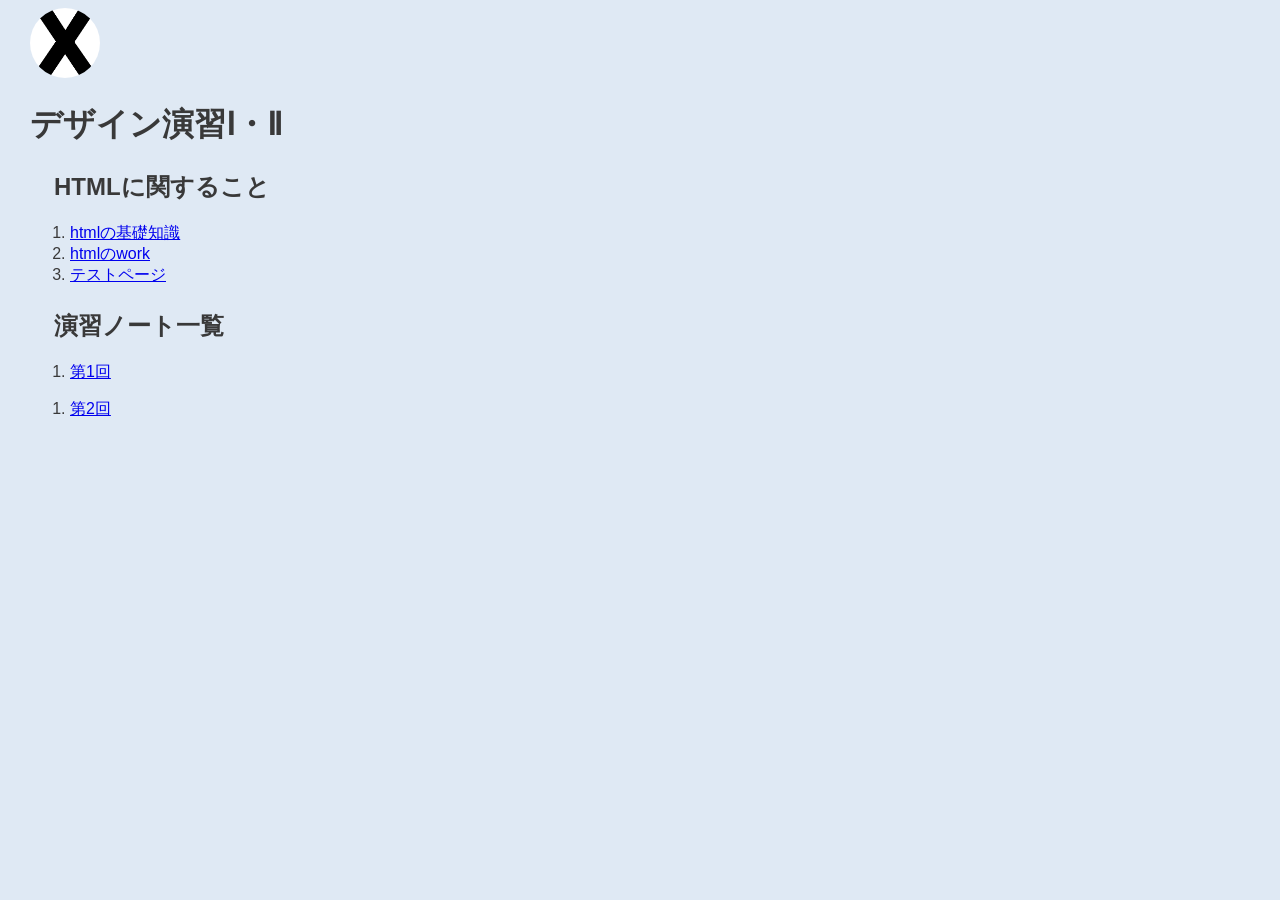
==== de12/index.html @ 42a21167 "work14" ====
<!DOCTYPE html>
<html lang="jp">
<head>
    <meta charset="UTF-8">
    <title>XBP_HPsample</title>
    <link rel="stylesheet" href="./css/style.css">
    <link rel="shortcut icon" href="./images/xbp.ico">
</head>
<body>
    <logotohome>
    <a href="../index.html"><img src="./images/0_XBlogo.png" alt=""></a>
    </logotohome>
    <h1>デザイン演習Ⅰ・Ⅱ</h1>
        <h2>HTMLに関すること</h2>
        <ol>
            <li><a href="./hp1.html" target="_blank">htmlの基礎知識</a></li>
            <li><a href="./hp2.html" target="_blank">htmlのwork</a></li>
            <li><a href="./test.html" target="_blank">テストページ</a></li>
        </ol>
        <h2>演習ノート一覧</h2>
        <ol>
            <li><a href="./1.html" target="_blank">第1回</a></li>
        </ol>
<ol>
            <li><a href="./2.html" target="_blank">第2回</a></li>
        </ol>

    
<br>
<br>


</body>
</html>
---- de12/css/style.css ----
@charset "utf-8";
/* 冒頭でimport */
@import url('https://fonts.googleapis.com/css?family=Raleway:700&display=swap');
@import url('https://fonts.googleapis.com/css?family=M+PLUS+Rounded+1c:400,700&display=swap&subset=japanese');
/* フォントを指定したいところで */

logo img{
    border-radius: 50%;
    width: 150px;
    height: 150px;
    object-fit: cover; /* 画像のトリミング */
}

logotohome img{
    border-radius: 70%;
    width: 70px;
    height: 70px;
    object-fit: cover; /* 画像のトリミング */
}



/* ========== common ========== */
html, body {
	font-size: 16px;
	font-family: sans-serif;
	color: #393939;
    margin-left: 15px;
    margin-bottom: 40px;
	background: #dfe9f4;
}
h1{
    text-indent: 0em;
}
h2{
    margin-left: 1em;
    margin-top: 1em;
}
h3{
    margin-left: 2em;
}
div{
    margin-top: 1em;
    margin-left: 3em;
}
p{
    margin-left: 3em;
}
span.blackback{
    text-indent: 3em;
    background: #393939;
    color: #efefef;
}
.blue {color: #2687d1;}
.red {color: #ef3a55;}
ul {margin-top: 0;}

.waku {border: 3px solid rgb(235, 241, 160);
padding: 10px;}

.marker {background: linear-gradient(transparent 60%, #ffb6c1 60%);}
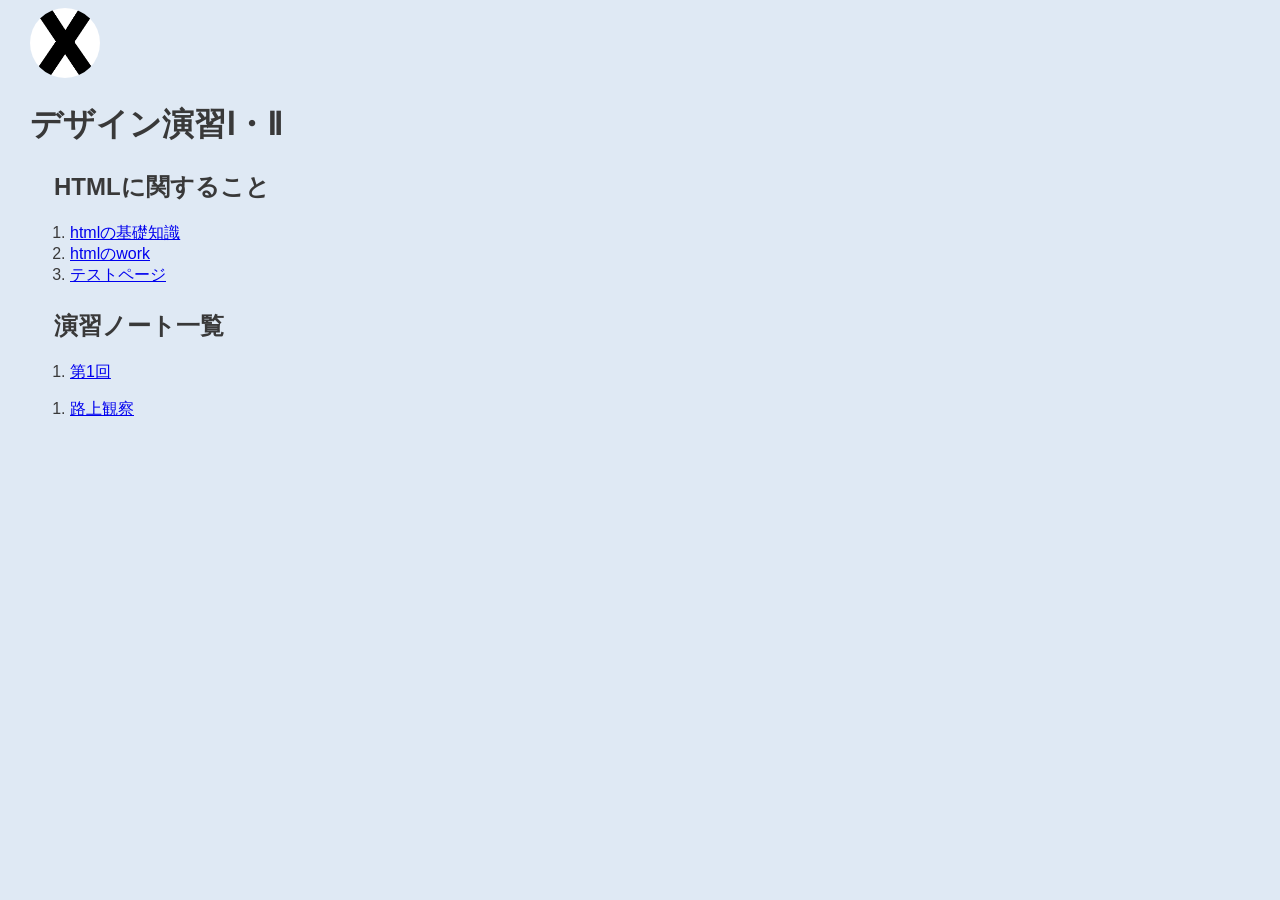
==== commit 66262d31: "work16" ====
--- a/de12/index.html
+++ b/de12/index.html
@@ -22,7 +22,7 @@
             <li><a href="./1.html" target="_blank">第1回</a></li>
         </ol>
 <ol>
-            <li><a href="./2.html" target="_blank">第2回</a></li>
+            <li><a href="./2.html" target="_blank">路上観察</a></li>
         </ol>
 
     
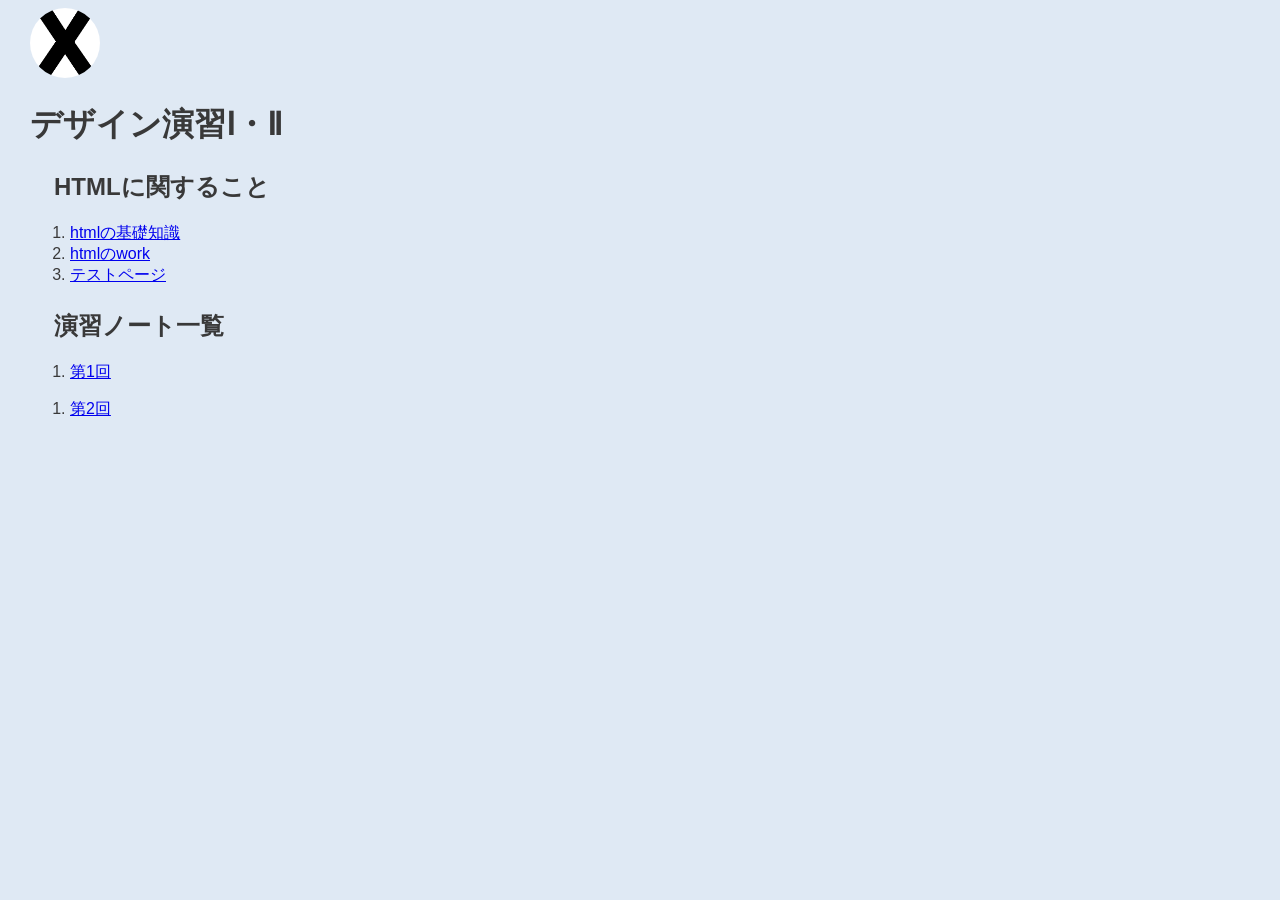
==== commit bbf82e2e: "work17" ====
--- a/de12/index.html
+++ b/de12/index.html
@@ -22,7 +22,7 @@
             <li><a href="./1.html" target="_blank">第1回</a></li>
         </ol>
 <ol>
-            <li><a href="./2.html" target="_blank">路上観察</a></li>
+            <li><a href="./2.html" target="_blank">第2回</a></li>
         </ol>
 
     
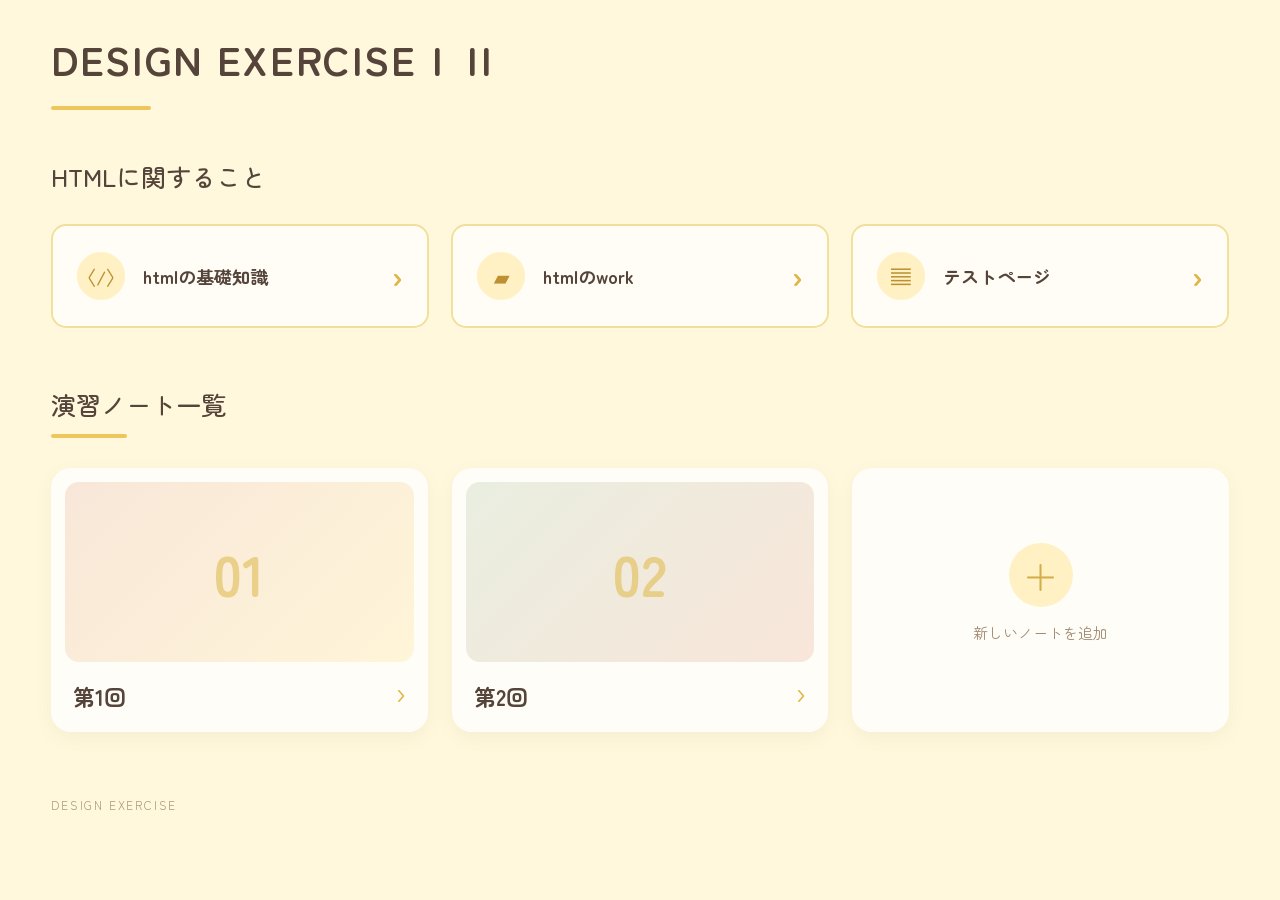
==== commit d5cd81a6: "work26" ====
--- a/de12/index.html
+++ b/de12/index.html
@@ -1,34 +1,95 @@
 <!DOCTYPE html>
-<html lang="jp">
+<html lang="ja">
 <head>
-    <meta charset="UTF-8">
-    <title>XBP_HPsample</title>
-    <link rel="stylesheet" href="./css/style.css">
-    <link rel="shortcut icon" href="./images/xbp.ico">
+  <meta charset="UTF-8">
+  <meta name="viewport" content="width=device-width, initial-scale=1.0">
+
+  <title>デザイン演習 I・II</title>
+
+  <!-- デザイン演習専用CSS -->
+  <link rel="stylesheet" href="./css/de12.css">
+
+  <!-- デジタルファブリケーションと同じフォント -->
+  <link rel="preconnect" href="https://fonts.googleapis.com">
+  <link rel="preconnect" href="https://fonts.gstatic.com" crossorigin>
+  <link href="https://fonts.googleapis.com/css2?family=Zen+Maru+Gothic:wght@400;500;700&display=swap" rel="stylesheet">
 </head>
+
 <body>
-    <logotohome>
-    <a href="../index.html"><img src="./images/0_XBlogo.png" alt=""></a>
-    </logotohome>
-    <h1>デザイン演習Ⅰ・Ⅱ</h1>
-        <h2>HTMLに関すること</h2>
-        <ol>
-            <li><a href="./hp1.html" target="_blank">htmlの基礎知識</a></li>
-            <li><a href="./hp2.html" target="_blank">htmlのwork</a></li>
-            <li><a href="./test.html" target="_blank">テストページ</a></li>
-        </ol>
-        <h2>演習ノート一覧</h2>
-        <ol>
-            <li><a href="./1.html" target="_blank">第1回</a></li>
-        </ol>
-<ol>
-            <li><a href="./2.html" target="_blank">第2回</a></li>
-        </ol>
 
-    
-<br>
-<br>
+  
+  <header class="page-header">
+    <h1>DESIGN EXERCISEⅠⅡ</h1>
+  </header>
 
+  <main>
+
+    <!-- HTMLに関すること -->
+    <section class="html-section">
+      <h2>HTMLに関すること</h2>
+
+      <div class="html-links">
+
+        <a class="html-link" href="./hp1.html">
+          <span class="link-icon">〈/〉</span>
+          <span>htmlの基礎知識</span>
+          <span class="arrow">›</span>
+        </a>
+
+        <a class="html-link" href="./hp2.html">
+          <span class="link-icon">▰</span>
+          <span>htmlのwork</span>
+          <span class="arrow">›</span>
+        </a>
+
+        <a class="html-link" href="./test.html">
+          <span class="link-icon">▤</span>
+          <span>テストページ</span>
+          <span class="arrow">›</span>
+        </a>
+
+      </div>
+    </section>
+
+    <!-- 演習ノート一覧 -->
+    <section class="notes-section">
+      <h2>演習ノート一覧</h2>
+
+      <div class="notes-grid">
+
+        <a href="./1.html" class="note-card">
+          <div class="note-image note-one">
+            <span>01</span>
+          </div>
+          <div class="note-info">
+            <h3>第1回</h3>
+            <span class="arrow">›</span>
+          </div>
+        </a>
+
+        <a href="./2.html" class="note-card">
+          <div class="note-image note-two">
+            <span>02</span>
+          </div>
+          <div class="note-info">
+            <h3>第2回</h3>
+            <span class="arrow">›</span>
+          </div>
+        </a>
+
+        <div class="note-card note-empty">
+          <div class="empty-symbol">＋</div>
+          <p>新しいノートを追加</p>
+        </div>
+
+      </div>
+    </section>
+
+  </main>
+
+  <footer>
+    DESIGN EXERCISE
+  </footer>
 
 </body>
-</html>
+</html>
--- a/de12/css/de12.css
+++ b/de12/css/de12.css
@@ -0,0 +1,227 @@
+
+/* ===== 全体 ===== */
+* {
+  box-sizing: border-box;
+}
+
+body {
+  margin: 0;
+  padding: 28px 4%;
+  background: #fff8dc;
+  color: #55443a;
+  font-family: "Zen Maru Gothic", sans-serif;
+}
+
+a {
+  color: inherit;
+  text-decoration: none;
+}
+
+.logo img {
+  width: 82px;
+  height: auto;
+  display: block;
+  margin-bottom: 42px;
+}
+
+/* ===== メインタイトル ===== */
+.page-header h1 {
+  font-size: clamp(28px, 3.2vw, 42px);
+  font-weight: 700;
+  letter-spacing: 0.04em;
+  margin: 0 0 48px;
+}
+
+.page-header h1::after {
+  content: "";
+  display: block;
+  width: 100px;
+  height: 4px;
+  margin-top: 18px;
+  border-radius: 10px;
+  background: #edc65c;
+}
+
+/* ===== セクション見出し ===== */
+section h2 {
+  font-size: 25px;
+  font-weight: 500;
+  margin: 0 0 30px;
+}
+
+.html-section {
+  margin-bottom: 58px;
+}
+
+/* ===== HTMLリンク：横長3列 ===== */
+.html-links {
+  display: grid;
+  grid-template-columns: repeat(3, minmax(0, 1fr));
+  gap: 22px;
+}
+
+.html-link {
+  min-height: 104px;
+  padding: 20px 24px;
+  display: flex;
+  align-items: center;
+  gap: 18px;
+
+  background: #fffdf5;
+  border: 2px solid #f3df9d;
+  border-radius: 15px;
+
+  font-size: 18px;
+  font-weight: 700;
+
+  /* 浮き上がり効果はつけない */
+  transition: background-color 0.2s ease;
+}
+
+.link-icon {
+  flex-shrink: 0;
+  width: 48px;
+  height: 48px;
+  display: grid;
+  place-items: center;
+  border-radius: 50%;
+  background: #fff1c4;
+  color: #bd9132;
+  font-size: 19px;
+}
+
+.arrow {
+  margin-left: auto;
+  color: #dfb747;
+  font-size: 30px;
+  line-height: 1;
+}
+
+.html-link:hover {
+  background: #fff6d9;
+}
+
+/* ===== 演習ノート一覧 ===== */
+.notes-section h2::after {
+  content: "";
+  display: block;
+  width: 76px;
+  height: 4px;
+  margin-top: 12px;
+  border-radius: 10px;
+  background: #edc65c;
+}
+
+.notes-grid {
+  display: grid;
+  grid-template-columns: repeat(3, minmax(0, 1fr));
+  gap: 24px;
+}
+
+.note-card {
+  display: block;
+  min-width: 0;
+  padding: 14px;
+  border-radius: 20px;
+  background: #fffdf7;
+  box-shadow: 0 6px 18px #92764412;
+
+  transition:
+    transform 0.3s ease,
+    box-shadow 0.3s ease;
+}
+
+.note-card:hover {
+  transform: translateY(-8px);
+  box-shadow: 0 14px 28px #92764425;
+}
+
+.note-image {
+  height: 180px;
+  border-radius: 14px;
+  display: grid;
+  place-items: center;
+  overflow: hidden;
+  background: #fbefe0;
+}
+
+.note-image span {
+  font-size: 56px;
+  font-weight: 700;
+  color: #e4c66e;
+  opacity: 0.75;
+}
+
+.note-one {
+  background: linear-gradient(135deg, #f8e7d9, #fff5d8);
+}
+
+.note-two {
+  background: linear-gradient(135deg, #e9eee0, #f8e6d9);
+}
+
+.note-info {
+  display: flex;
+  align-items: center;
+  padding: 6px 8px 2px;
+}
+
+.note-info h3 {
+  margin: 12px 0 4px;
+  font-size: 22px;
+  font-weight: 700;
+}
+
+.note-empty {
+  display: flex;
+  flex-direction: column;
+  justify-content: center;
+  align-items: center;
+  min-height: 240px;
+  color: #a18a72;
+}
+
+.empty-symbol {
+  width: 64px;
+  height: 64px;
+  display: grid;
+  place-items: center;
+  border-radius: 50%;
+  background: #fff1c4;
+  color: #d3ad49;
+  font-size: 36px;
+}
+
+.note-empty p {
+  font-size: 15px;
+}
+
+/* ===== フッター ===== */
+footer {
+  margin-top: 64px;
+  padding-bottom: 20px;
+  color: #ad987a;
+  font-size: 12px;
+  letter-spacing: 0.15em;
+}
+
+/* ===== スマホ対応 ===== */
+@media (max-width: 760px) {
+  body {
+    padding: 22px 5%;
+  }
+
+  .html-links,
+  .notes-grid {
+    grid-template-columns: 1fr;
+    gap: 14px;
+  }
+
+  .html-link {
+    min-height: 86px;
+  }
+
+  .note-image {
+    height: 160px;
+  }
+}
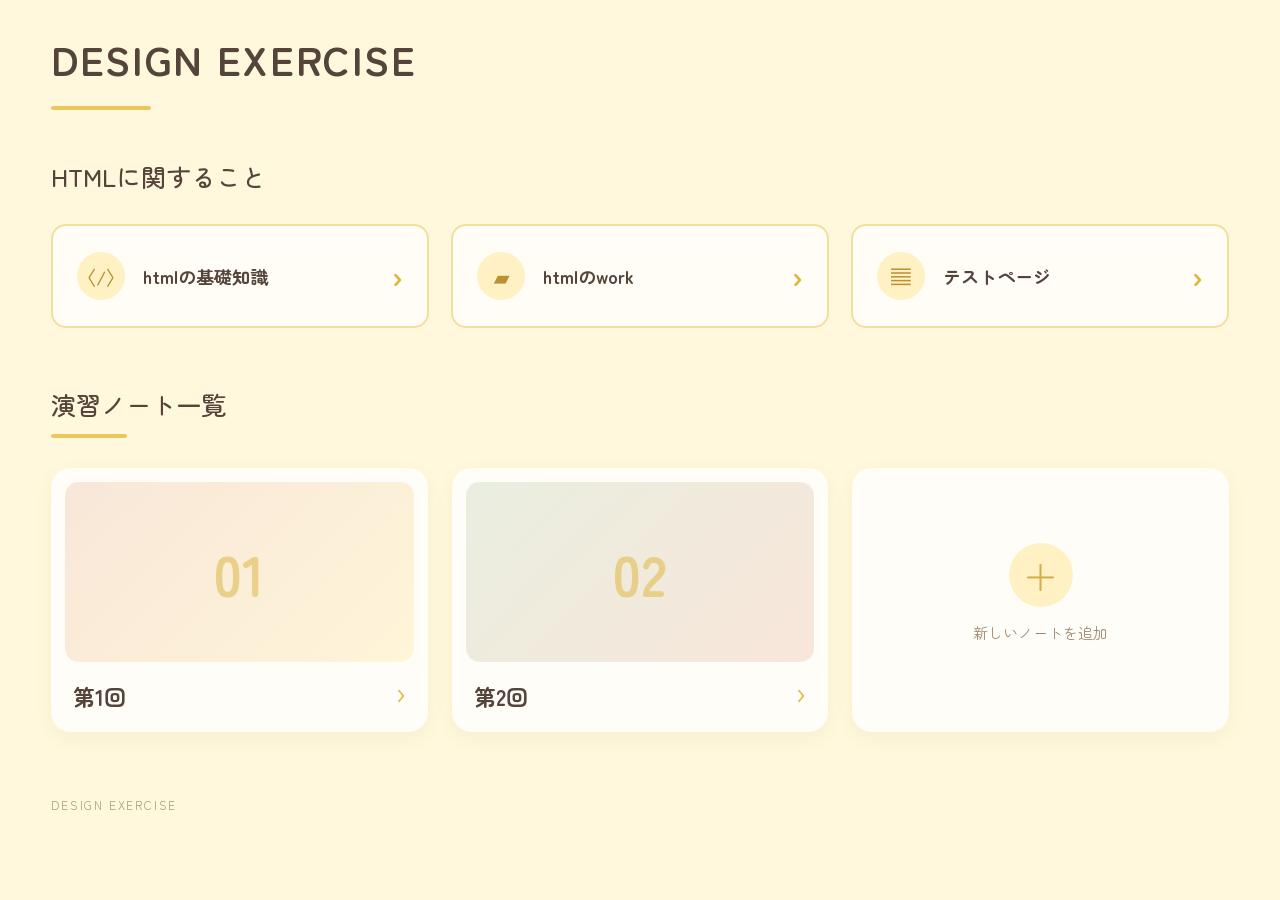
==== commit d663b42a: "work29" ====
--- a/de12/index.html
+++ b/de12/index.html
@@ -19,7 +19,7 @@
 
   
   <header class="page-header">
-    <h1>DESIGN EXERCISEⅠⅡ</h1>
+    <h1>DESIGN EXERCISE</h1>
   </header>
 
   <main>
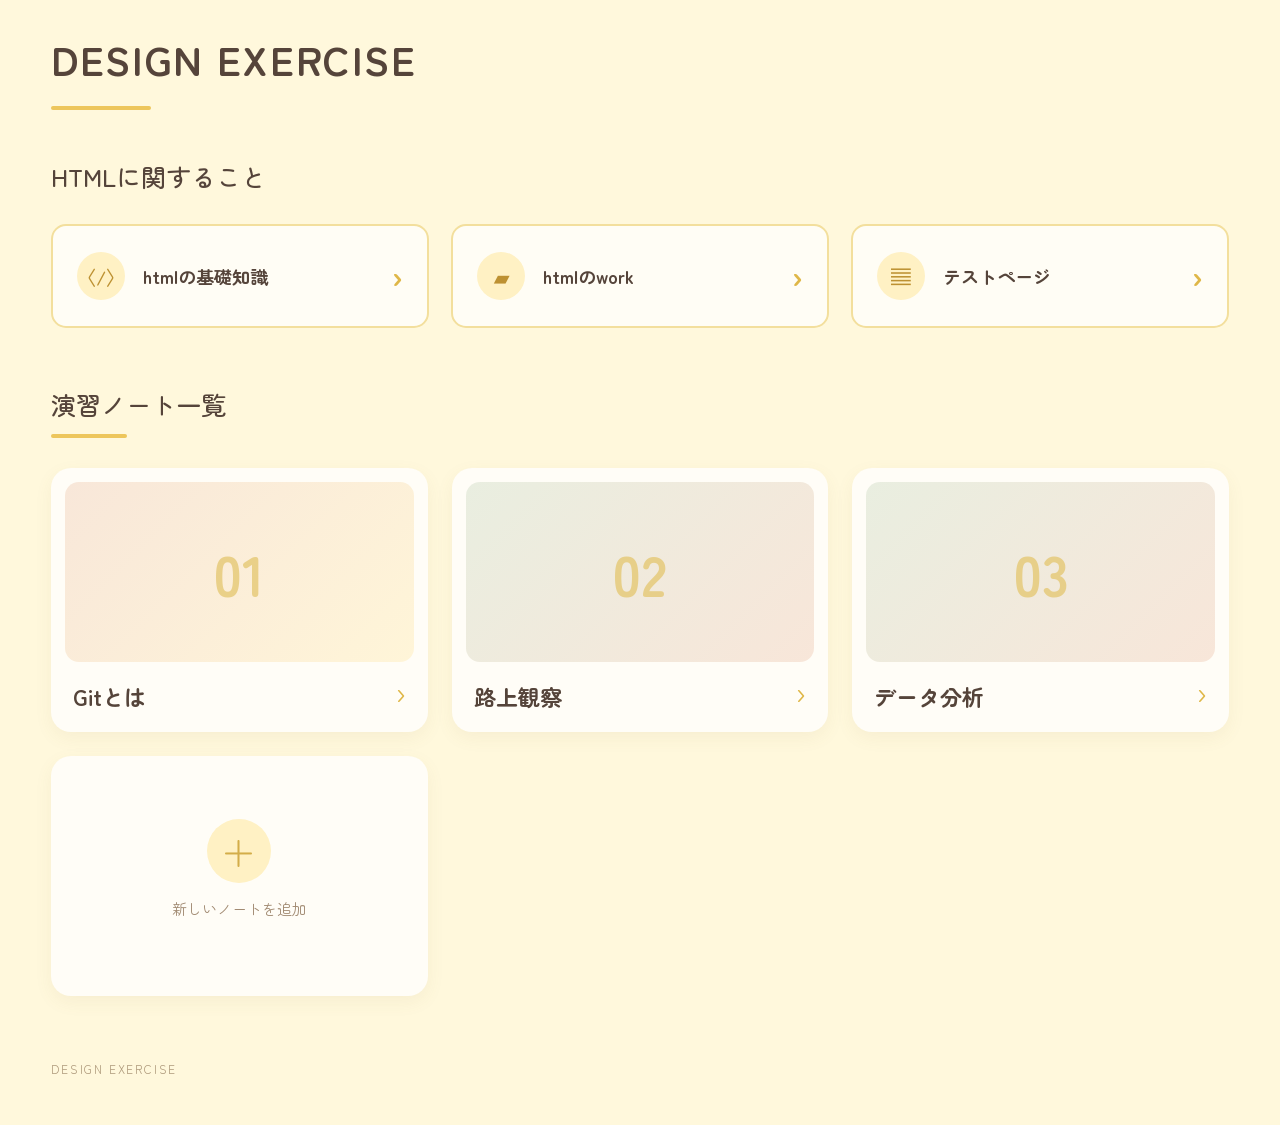
==== commit 9530553c: "work36" ====
--- a/de12/index.html
+++ b/de12/index.html
@@ -62,7 +62,7 @@
             <span>01</span>
           </div>
           <div class="note-info">
-            <h3>第1回</h3>
+            <h3>Gitとは</h3>
             <span class="arrow">›</span>
           </div>
         </a>
@@ -72,7 +72,16 @@
             <span>02</span>
           </div>
           <div class="note-info">
-            <h3>第2回</h3>
+            <h3>路上観察</h3>
+            <span class="arrow">›</span>
+          </div>
+        </a>
+        <a href="./6.html" class="note-card">
+          <div class="note-image note-two">
+            <span>03</span>
+          </div>
+          <div class="note-info">
+            <h3>データ分析</h3>
             <span class="arrow">›</span>
           </div>
         </a>
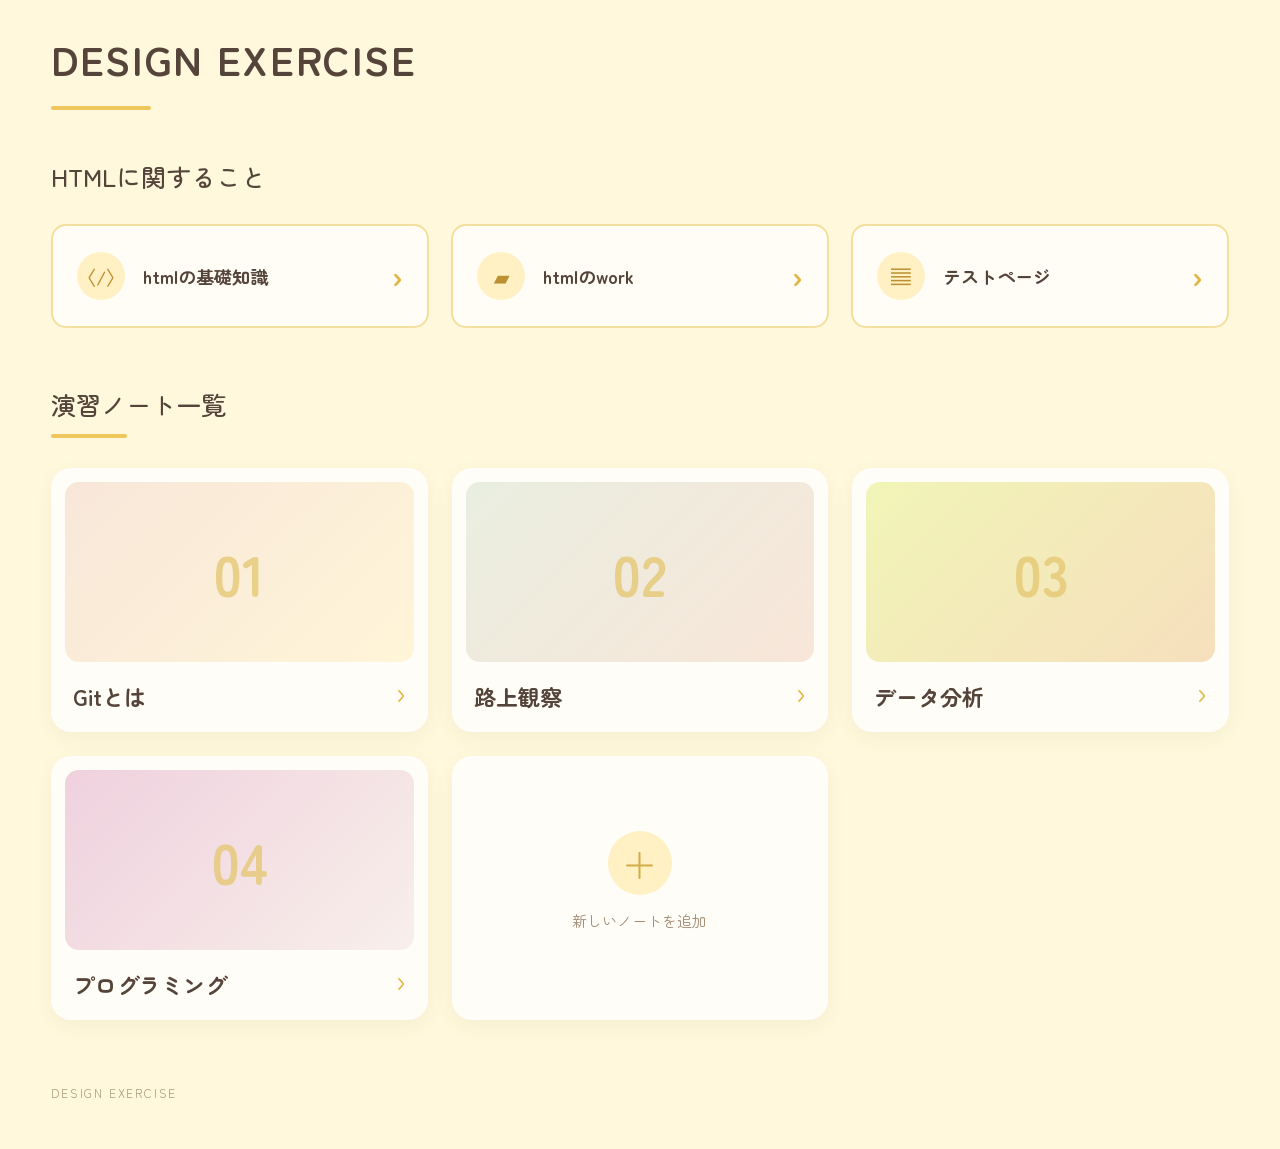
==== commit e6c22557: "work38" ====
--- a/de12/index.html
+++ b/de12/index.html
@@ -76,12 +76,23 @@
             <span class="arrow">›</span>
           </div>
         </a>
+
         <a href="./6.html" class="note-card">
-          <div class="note-image note-two">
+          <div class="note-image note-THREE">
             <span>03</span>
           </div>
           <div class="note-info">
             <h3>データ分析</h3>
+            <span class="arrow">›</span>
+          </div>
+        </a>
+
+        <a href="./7.html" class="note-card">
+          <div class="note-image note-FOUR">
+            <span>04</span>
+          </div>
+          <div class="note-info">
+            <h3>プログラミング</h3>
             <span class="arrow">›</span>
           </div>
         </a>
--- a/de12/css/de12.css
+++ b/de12/css/de12.css
@@ -158,6 +158,14 @@
 
 .note-two {
   background: linear-gradient(135deg, #e9eee0, #f8e6d9);
+}
+
+.note-THREE {
+  background: linear-gradient(135deg, #f1f5b7, #f6dfbd);
+}
+
+.note-FOUR {
+  background: linear-gradient(135deg, #efd1de, #f8efea);
 }
 
 .note-info {
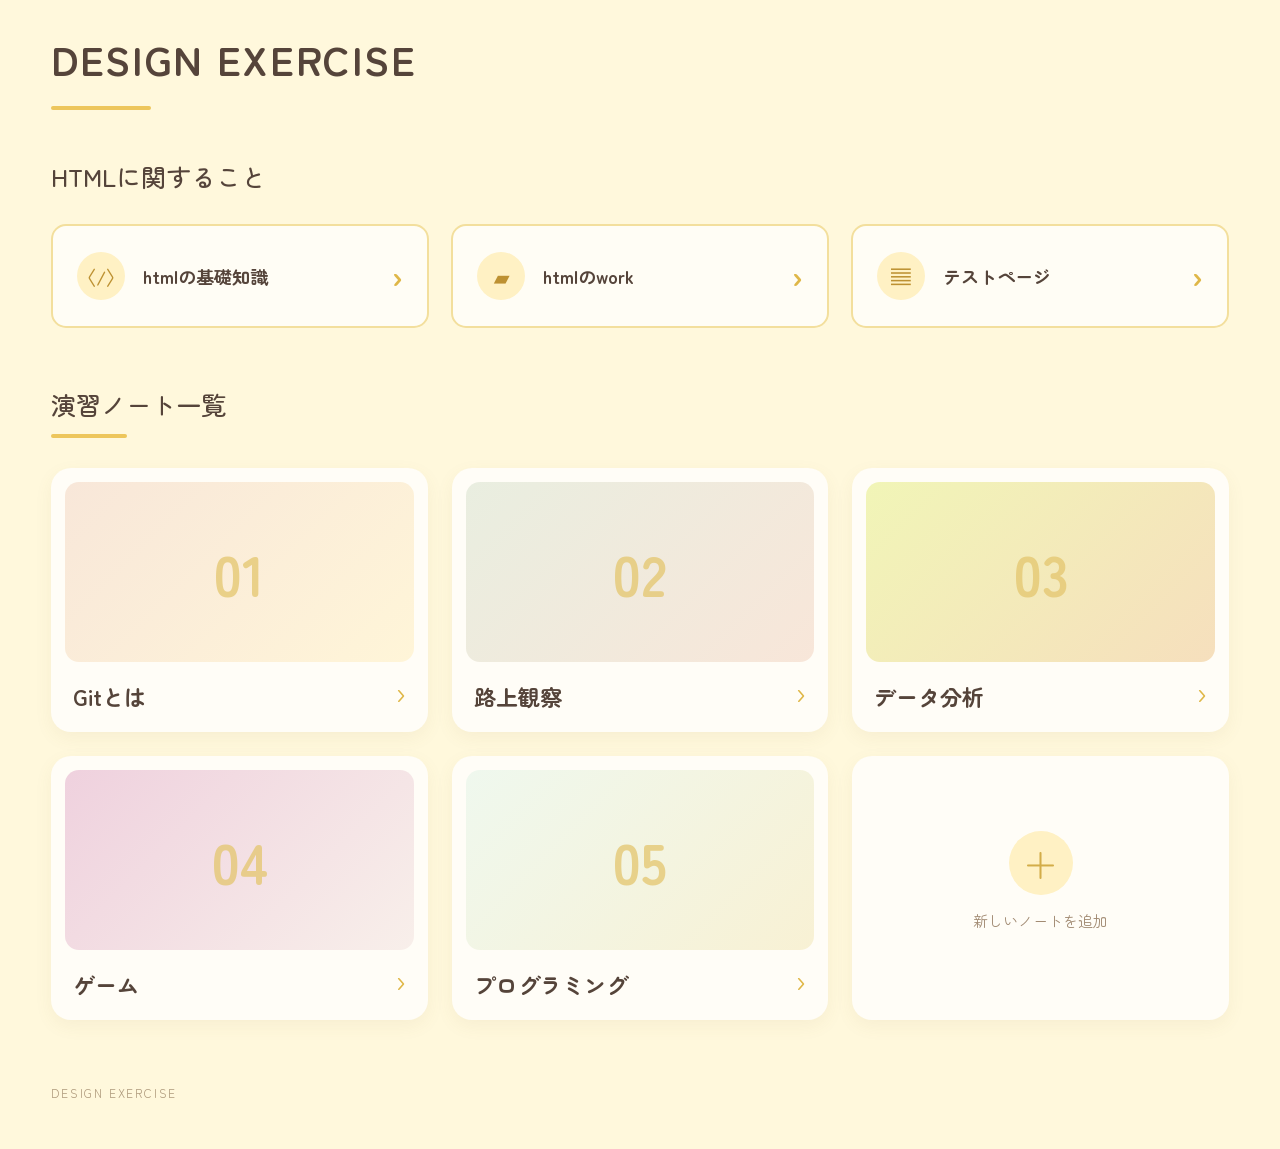
==== commit 57ed6a9d: "work39" ====
--- a/de12/index.html
+++ b/de12/index.html
@@ -92,6 +92,16 @@
             <span>04</span>
           </div>
           <div class="note-info">
+            <h3>ゲーム</h3>
+            <span class="arrow">›</span>
+          </div>
+        </a>
+
+        <a href=./8.html" class="note-card">
+          <div class="note-image note-five">
+            <span>05</span>
+          </div>
+          <div class="note-info">
             <h3>プログラミング</h3>
             <span class="arrow">›</span>
           </div>
--- a/de12/css/de12.css
+++ b/de12/css/de12.css
@@ -166,6 +166,9 @@
 
 .note-FOUR {
   background: linear-gradient(135deg, #efd1de, #f8efea);
+}
+.note-five {
+  background: linear-gradient(135deg, #eff8ee, #f8f1d4);
 }
 
 .note-info {
